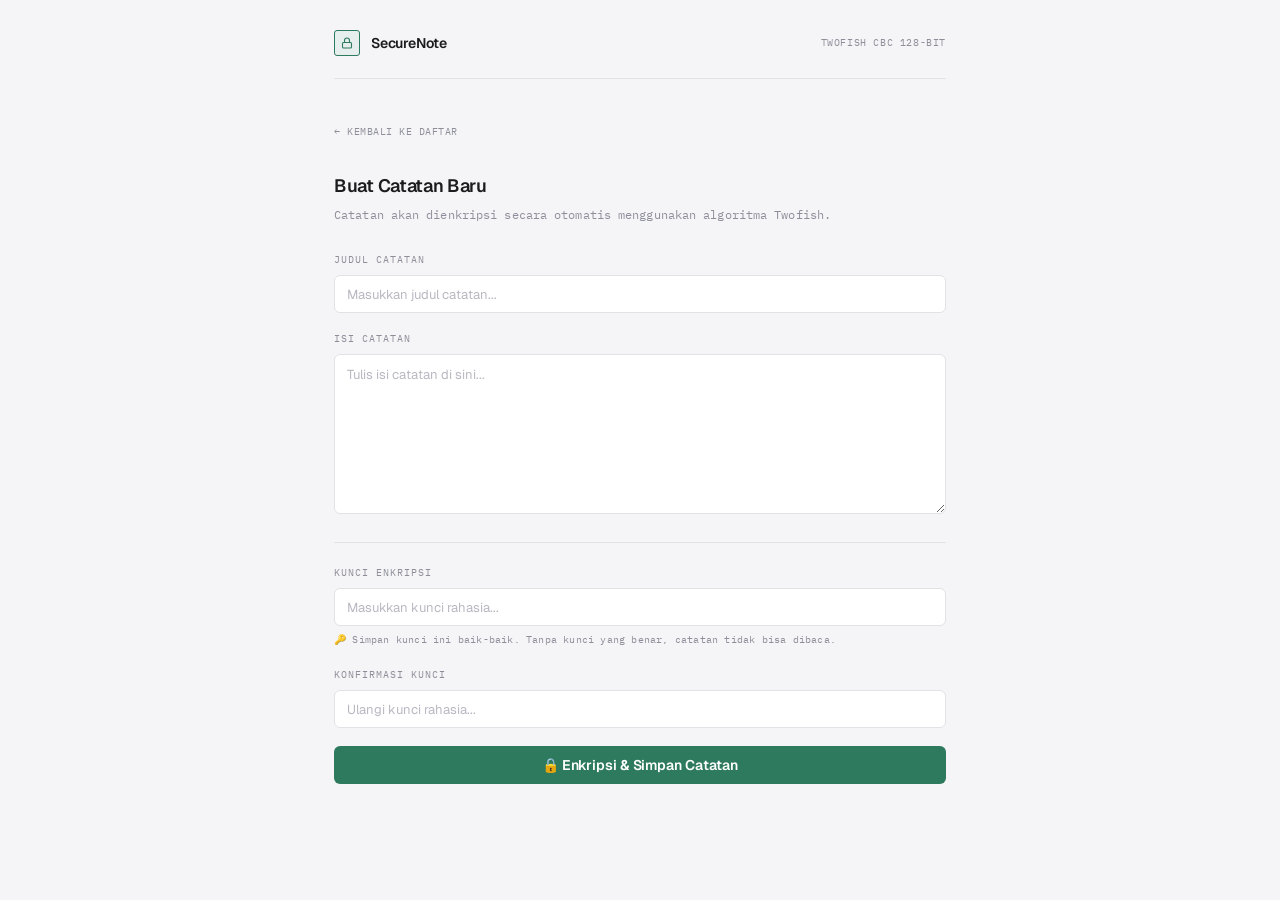
==== create.html @ 09ae48a6 "first" ====
<!DOCTYPE html>
<html lang="id">

<head>
  <meta charset="UTF-8" />
  <meta name="viewport" content="width=device-width, initial-scale=1.0" />
  <title>Buat Catatan — SecureNote</title>
  <link rel="stylesheet" href="css/style.css" />
</head>

<body>

  <div class="container">

    <!-- HEADER -->
    <header class="header">
      <div class="header-inner">
        <div class="logo">
          <div class="logo-mark">
            <svg viewBox="0 0 24 24">
              <rect x="3" y="11" width="18" height="11" rx="2" />
              <path d="M7 11V7a5 5 0 0 1 10 0v4" />
            </svg>
          </div>
          <div class="logo-text">SecureNote</div>
        </div>
        <div class="header-meta">Twofish CBC 128-bit</div>
      </div>
    </header>

    <div class="fade-in">

      <!-- BACK -->
      <a href="index.html" class="back-btn">← Kembali ke Daftar</a>

      <h2 class="section-title">Buat Catatan Baru</h2>
      <p class="section-desc">Catatan akan dienkripsi secara otomatis menggunakan algoritma Twofish.</p>

      <!-- ALERT -->
      <div class="alert alert-error" id="alertError">
        ⚠ <span id="alertErrorMsg">Terjadi kesalahan.</span>
      </div>
      <div class="alert alert-success" id="alertSuccess">
        ✓ Catatan berhasil disimpan! Mengalihkan...
      </div>

      <!-- FORM -->
      <div class="form-group">
        <label class="form-label">Judul Catatan</label>
        <input type="text" class="form-input" id="inputTitle" placeholder="Masukkan judul catatan..." maxlength="100" />
      </div>

      <div class="form-group">
        <label class="form-label">Isi Catatan</label>
        <textarea class="form-input" id="inputContent" placeholder="Tulis isi catatan di sini..."></textarea>
      </div>

      <div class="divider"></div>

      <div class="form-group">
        <label class="form-label">Kunci Enkripsi</label>
        <input type="password" class="form-input" id="inputKey" placeholder="Masukkan kunci rahasia..." />
        <p class="key-hint">🔑 Simpan kunci ini baik-baik. Tanpa kunci yang benar, catatan tidak bisa dibaca.</p>
      </div>

      <div class="form-group">
        <label class="form-label">Konfirmasi Kunci</label>
        <input type="password" class="form-input" id="inputKeyConfirm" placeholder="Ulangi kunci rahasia..." />
      </div>

      <button class="btn btn-primary btn-full" id="btnSave" onclick="saveNote()">
        🔒 Enkripsi &amp; Simpan Catatan
      </button>

    </div>
  </div>

  <script src="js/twofish.js"></script>
  <script src="js/storage.js"></script>
  <script>
    function showError(msg) {
      const el = document.getElementById('alertError');
      document.getElementById('alertErrorMsg').textContent = msg;
      el.classList.add('visible');
      document.getElementById('alertSuccess').classList.remove('visible');
    }

    function showSuccess() {
      document.getElementById('alertSuccess').classList.add('visible');
      document.getElementById('alertError').classList.remove('visible');
    }

    function saveNote() {
      const title = document.getElementById('inputTitle').value.trim();
      const content = document.getElementById('inputContent').value.trim();
      const key = document.getElementById('inputKey').value;
      const keyConf = document.getElementById('inputKeyConfirm').value;

      // Validasi
      if (!title) return showError('Judul catatan tidak boleh kosong.');
      if (!content) return showError('Isi catatan tidak boleh kosong.');
      if (!key) return showError('Kunci enkripsi tidak boleh kosong.');
      if (key.length < 6) return showError('Kunci minimal 6 karakter.');
      if (key !== keyConf) return showError('Konfirmasi kunci tidak cocok.');

      // Enkripsi dengan Twofish
      const ciphertext = Twofish.encrypt(content, key);

      // Simpan ke LocalStorage
      Storage.add({ title, ciphertext });

      showSuccess();
      setTimeout(() => { window.location.href = 'index.html'; }, 1200);
    }

    // Submit dengan Enter di field kunci
    document.getElementById('inputKeyConfirm').addEventListener('keydown', e => {
      if (e.key === 'Enter') saveNote();
    });
  </script>

</body>

</html>
---- css/style.css ----
/* ─── IMPORT FONT ─────────────────────────────────────────────────── */
@import url('https://fonts.googleapis.com/css2?family=IBM+Plex+Mono:wght@300;400;500&family=Geist:wght@300;400;500;600&display=swap');

/* ─── VARIABEL ────────────────────────────────────────────────────── */
:root {
  --bg: #f5f5f7;
  --bg-alt: #fcfbfc;
  --surface: #ffffff;
  --surface2: #f9f9fb;
  --border: #e2e2e6;
  --border-mid: #d4d4da;
  --border-focus: #42b883;

  --accent: #2d7a5f;
  --accent-soft: #42b883;
  --accent-dim: rgba(66, 184, 131, 0.08);
  --accent-mid: rgba(66, 184, 131, 0.15);

  --text: #1c1c1e;
  --text-sub: #48484e;
  --text-muted: #8e8e9a;
  --text-faint: #b8b8c2;

  --danger: #c0392b;
  --danger-dim: rgba(192, 57, 43, 0.06);

  --font-sans: 'Geist', sans-serif;
  --font-mono: 'IBM Plex Mono', monospace;

  --radius-sm: 3px;
  --radius: 6px;
  --radius-md: 8px;
}

/* ─── RESET ───────────────────────────────────────────────────────── */
*,
*::before,
*::after {
  box-sizing: border-box;
  margin: 0;
  padding: 0;
}

html {
  -webkit-font-smoothing: antialiased;
  text-rendering: optimizeLegibility;
}

body {
  background: var(--bg);
  color: var(--text);
  font-family: var(--font-sans);
  font-size: 14px;
  min-height: 100vh;
  line-height: 1.6;
}

a {
  color: inherit;
  text-decoration: none;
}

button {
  cursor: pointer;
  border: none;
  outline: none;
  font-family: var(--font-sans);
}

input,
textarea {
  outline: none;
  font-family: var(--font-sans);
}

/* ─── LAYOUT ──────────────────────────────────────────────────────── */
.container {
  max-width: 660px;
  margin: 0 auto;
  padding: 0 24px;
}

/* ─── HEADER ──────────────────────────────────────────────────────── */
.header {
  padding: 30px 0 22px;
  border-bottom: 1px solid var(--border);
  margin-bottom: 40px;
  background: var(--bg);
}

.header-inner {
  display: flex;
  align-items: center;
  justify-content: space-between;
}

.logo {
  display: flex;
  align-items: center;
  gap: 11px;
}

.logo-mark {
  width: 26px;
  height: 26px;
  border: 1.5px solid var(--accent);
  border-radius: var(--radius-sm);
  display: flex;
  align-items: center;
  justify-content: center;
  background: var(--accent-dim);
}

.logo-mark svg {
  width: 12px;
  height: 12px;
  stroke: var(--accent);
  fill: none;
  stroke-width: 2.2;
  stroke-linecap: round;
  stroke-linejoin: round;
}

.logo-text {
  font-family: var(--font-sans);
  font-size: 14px;
  font-weight: 600;
  letter-spacing: -0.2px;
  color: var(--text);
}

.header-meta {
  font-family: var(--font-mono);
  font-size: 10px;
  color: var(--text-muted);
  letter-spacing: 0.6px;
  text-transform: uppercase;
  display: flex;
  align-items: center;
  gap: 7px;
}

.header-dot {
  width: 5px;
  height: 5px;
  border-radius: 50%;
  background: var(--accent-soft);
  flex-shrink: 0;
}

/* ─── TOMBOL ──────────────────────────────────────────────────────── */
.btn {
  display: inline-flex;
  align-items: center;
  gap: 6px;
  padding: 7px 14px;
  border-radius: var(--radius);
  font-size: 13px;
  font-weight: 500;
  transition: all 0.12s ease;
  letter-spacing: -0.1px;
  font-family: var(--font-sans);
}

.btn-primary {
  background: var(--accent);
  color: #ffffff;
  font-weight: 600;
}

.btn-primary:hover {
  background: #256b52;
}

.btn-ghost {
  background: var(--surface);
  color: var(--text-sub);
  border: 1px solid var(--border);
}

.btn-ghost:hover {
  border-color: var(--border-mid);
  color: var(--text);
  background: var(--surface2);
}

.btn-danger {
  background: transparent;
  color: var(--danger);
  border: 1px solid rgba(192, 57, 43, 0.2);
  font-size: 13px;
}

.btn-danger:hover {
  background: var(--danger-dim);
  border-color: rgba(192, 57, 43, 0.35);
}

.btn-full {
  width: 100%;
  justify-content: center;
  padding: 10px 16px;
  font-size: 14px;
}

/* ─── FORM ────────────────────────────────────────────────────────── */
.form-group {
  margin-bottom: 18px;
}

.form-label {
  display: block;
  font-family: var(--font-mono);
  font-size: 10px;
  font-weight: 400;
  color: var(--text-muted);
  margin-bottom: 7px;
  letter-spacing: 1px;
  text-transform: uppercase;
}

.form-input {
  width: 100%;
  background: var(--surface);
  border: 1px solid var(--border);
  border-radius: var(--radius);
  padding: 9px 12px;
  color: var(--text);
  font-size: 14px;
  transition: border-color 0.12s, box-shadow 0.12s;
  font-family: var(--font-sans);
}

.form-input:focus {
  border-color: var(--border-focus);
  box-shadow: 0 0 0 3px rgba(66, 184, 131, 0.1);
  background: var(--bg-alt);
}

.form-input::placeholder {
  color: var(--text-faint);
  font-size: 13px;
}

textarea.form-input {
  resize: vertical;
  min-height: 160px;
  line-height: 1.65;
}

/* ─── PAGE TITLE ──────────────────────────────────────────────────── */
.page-title {
  font-size: 20px;
  font-weight: 600;
  margin-bottom: 4px;
  letter-spacing: -0.4px;
  color: var(--text);
}

.page-subtitle {
  color: var(--text-muted);
  font-size: 12px;
  margin-bottom: 30px;
  font-family: var(--font-mono);
  letter-spacing: 0.1px;
}

/* ─── NOTES HEADER ────────────────────────────────────────────────── */
.notes-header {
  display: flex;
  align-items: center;
  justify-content: space-between;
  padding-bottom: 11px;
  border-bottom: 1px solid var(--border);
}

.notes-count {
  font-family: var(--font-mono);
  font-size: 10px;
  color: var(--text-muted);
  letter-spacing: 0.6px;
  text-transform: uppercase;
}

/* ─── NOTE CARD ───────────────────────────────────────────────────── */
.note-card {
  cursor: pointer;
  display: flex;
  align-items: center;
  justify-content: space-between;
  padding: 15px 0;
  border-bottom: 1px solid var(--border);
  transition: padding-left 0.12s, background 0.12s;
  gap: 16px;
  background: transparent;
}

.note-card:hover {
  padding-left: 6px;
}

.note-card:hover .note-card-title {
  color: var(--accent);
}

.note-card-left {
  flex: 1;
  min-width: 0;
}

.note-card-title {
  font-size: 14px;
  font-weight: 500;
  color: var(--text);
  margin-bottom: 5px;
  transition: color 0.12s;
  white-space: nowrap;
  overflow: hidden;
  text-overflow: ellipsis;
  letter-spacing: -0.1px;
}

.note-card-meta {
  font-family: var(--font-mono);
  font-size: 10px;
  color: var(--text-muted);
  display: flex;
  align-items: center;
  gap: 10px;
}

.note-card-badge {
  display: inline-flex;
  align-items: center;
  gap: 4px;
  background: var(--accent-dim);
  color: var(--accent);
  border-radius: var(--radius-sm);
  padding: 2px 6px;
  font-size: 9px;
  font-weight: 500;
  letter-spacing: 0.8px;
  text-transform: uppercase;
  border: 1px solid var(--accent-mid);
  font-family: var(--font-mono);
}

.note-card-badge::before {
  content: '';
  width: 4px;
  height: 4px;
  border-radius: 50%;
  background: var(--accent-soft);
  display: inline-block;
}

.note-card-arrow {
  color: var(--text-faint);
  font-size: 14px;
  flex-shrink: 0;
  transition: color 0.12s, transform 0.12s;
  font-family: var(--font-mono);
}

.note-card:hover .note-card-arrow {
  color: var(--accent);
  transform: translateX(3px);
}

/* ─── EMPTY STATE ─────────────────────────────────────────────────── */
.empty-state {
  padding: 72px 0;
  text-align: center;
}

.empty-icon {
  font-family: var(--font-mono);
  font-size: 10px;
  color: var(--text-faint);
  letter-spacing: 3px;
  margin-bottom: 14px;
  text-transform: uppercase;
}

.empty-line {
  width: 28px;
  height: 1px;
  background: var(--border-mid);
  margin: 0 auto 18px;
}

.empty-text {
  font-size: 13px;
  color: var(--text-muted);
  margin-bottom: 24px;
  line-height: 1.75;
}

/* ─── BACK BUTTON ─────────────────────────────────────────────────── */
.back-btn {
  display: inline-flex;
  align-items: center;
  gap: 6px;
  color: var(--text-muted);
  font-family: var(--font-mono);
  font-size: 10px;
  margin-bottom: 32px;
  transition: color 0.12s;
  letter-spacing: 0.5px;
  text-transform: uppercase;
}

.back-btn:hover {
  color: var(--text);
}

/* ─── SECTION ─────────────────────────────────────────────────────── */
.section-title {
  font-size: 18px;
  font-weight: 600;
  margin-bottom: 4px;
  letter-spacing: -0.3px;
  color: var(--text);
}

.section-desc {
  color: var(--text-muted);
  font-size: 12px;
  margin-bottom: 28px;
  font-family: var(--font-mono);
  letter-spacing: 0.1px;
}

.divider {
  height: 1px;
  background: var(--border);
  margin: 22px 0;
}

.key-hint {
  font-family: var(--font-mono);
  font-size: 10px;
  color: var(--text-muted);
  margin-top: 6px;
  letter-spacing: 0.2px;
  line-height: 1.65;
}

/* ─── CIPHER BOX ──────────────────────────────────────────────────── */
.cipher-label {
  font-family: var(--font-mono);
  font-size: 10px;
  color: var(--text-muted);
  text-transform: uppercase;
  letter-spacing: 1.5px;
  margin-bottom: 8px;
  display: flex;
  align-items: center;
  gap: 10px;
}

.cipher-label::after {
  content: '';
  flex: 1;
  height: 1px;
  background: var(--border);
}

.cipher-box {
  background: var(--surface2);
  border: 1px solid var(--border);
  border-left: 2px solid var(--accent-soft);
  border-radius: var(--radius);
  padding: 13px 15px;
  font-family: var(--font-mono);
  font-size: 10px;
  color: var(--text-sub);
  word-break: break-all;
  line-height: 1.95;
  max-height: 110px;
  overflow-y: auto;
  margin-bottom: 20px;
  letter-spacing: 0.3px;
}

/* ─── RESULT BOX ──────────────────────────────────────────────────── */
.result-box {
  background: var(--surface);
  border: 1px solid var(--border);
  border-top: 2px solid var(--accent-soft);
  border-radius: var(--radius);
  padding: 20px;
  margin-top: 20px;
  display: none;
}

.result-box.visible {
  display: block;
}

.result-label {
  font-family: var(--font-mono);
  font-size: 10px;
  color: var(--accent);
  text-transform: uppercase;
  letter-spacing: 1.5px;
  margin-bottom: 14px;
}

.result-title {
  font-size: 16px;
  font-weight: 600;
  margin-bottom: 10px;
  color: var(--text);
  letter-spacing: -0.2px;
}

.result-content {
  color: var(--text-sub);
  line-height: 1.8;
  white-space: pre-wrap;
  font-size: 14px;
}

.result-date {
  font-family: var(--font-mono);
  font-size: 10px;
  color: var(--text-muted);
  margin-top: 16px;
  padding-top: 14px;
  border-top: 1px solid var(--border);
  letter-spacing: 0.3px;
}

/* ─── ALERT ───────────────────────────────────────────────────────── */
.alert {
  padding: 10px 13px;
  border-radius: var(--radius);
  font-family: var(--font-mono);
  font-size: 11px;
  margin-bottom: 16px;
  display: none;
  letter-spacing: 0.2px;
  line-height: 1.6;
}

.alert.visible {
  display: flex;
  align-items: flex-start;
  gap: 8px;
}

.alert-error {
  background: var(--danger-dim);
  border: 1px solid rgba(192, 57, 43, 0.15);
  color: var(--danger);
}

.alert-success {
  background: var(--accent-dim);
  border: 1px solid var(--accent-mid);
  color: var(--accent);
}

/* ─── NOTE ACTIONS ────────────────────────────────────────────────── */
.note-actions {
  display: flex;
  gap: 10px;
  margin-top: 20px;
  padding-top: 20px;
  border-top: 1px solid var(--border);
}

/* ─── SCROLLBAR ───────────────────────────────────────────────────── */
::-webkit-scrollbar {
  width: 3px;
}

::-webkit-scrollbar-track {
  background: transparent;
}

::-webkit-scrollbar-thumb {
  background: var(--border-mid);
  border-radius: 2px;
}

/* ─── ANIMASI ─────────────────────────────────────────────────────── */
@keyframes fadeUp {
  from {
    opacity: 0;
    transform: translateY(5px);
  }

  to {
    opacity: 1;
    transform: translateY(0);
  }
}

.fade-in {
  animation: fadeUp 0.22s ease both;
}

.note-card:nth-child(1) {
  animation: fadeUp 0.2s ease both;
}

.note-card:nth-child(2) {
  animation: fadeUp 0.22s 0.04s ease both;
}

.note-card:nth-child(3) {
  animation: fadeUp 0.22s 0.08s ease both;
}

.note-card:nth-child(4) {
  animation: fadeUp 0.22s 0.12s ease both;
}

.note-card:nth-child(5) {
  animation: fadeUp 0.22s 0.16s ease both;
}
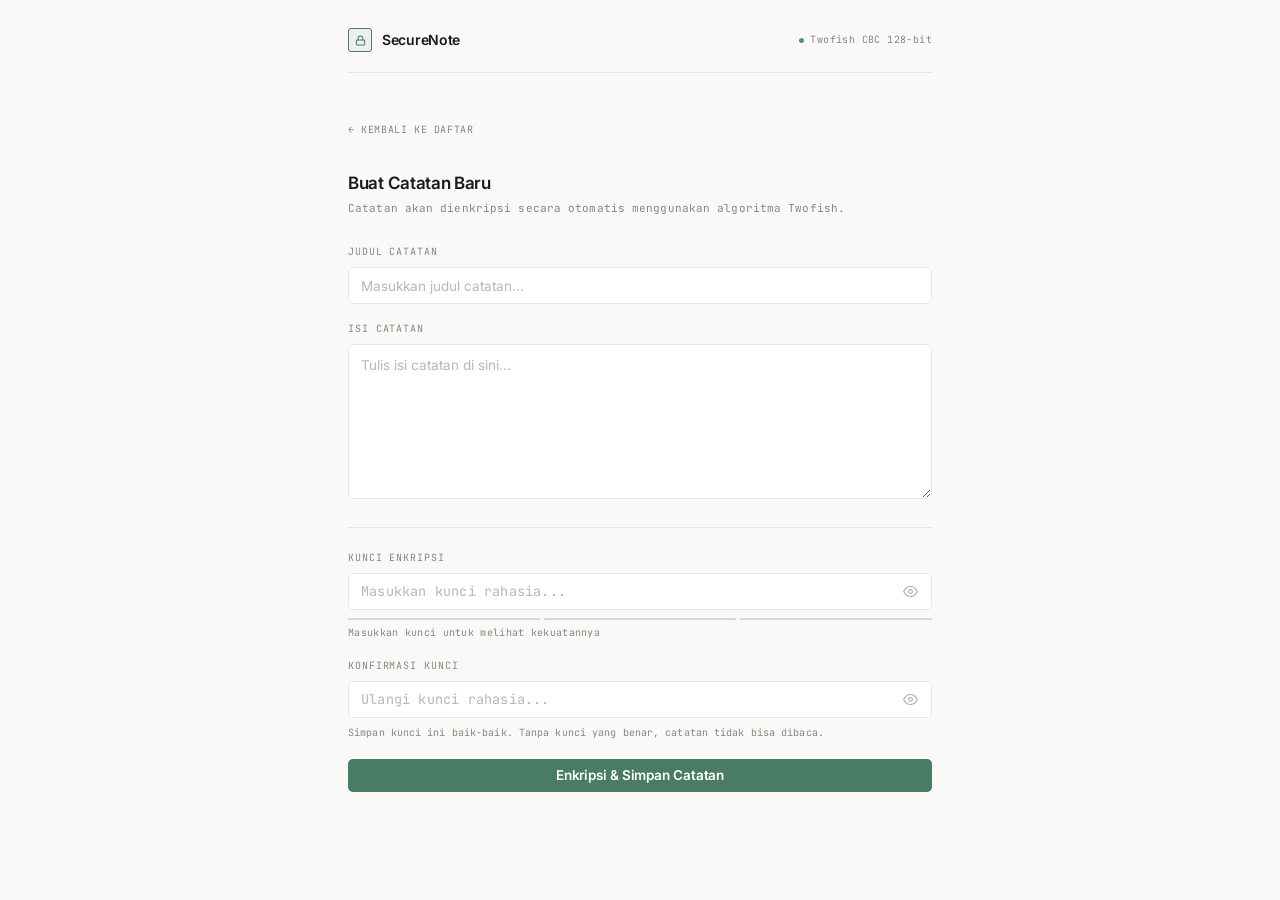
==== commit 826075f2: "First Commit Siskem" ====
--- a/create.html
+++ b/create.html
@@ -12,7 +12,6 @@
 
   <div class="container">
 
-    <!-- HEADER -->
     <header class="header">
       <div class="header-inner">
         <div class="logo">
@@ -22,32 +21,32 @@
               <path d="M7 11V7a5 5 0 0 1 10 0v4" />
             </svg>
           </div>
-          <div class="logo-text">SecureNote</div>
+          <div class="logo-wordmark">SecureNote</div>
         </div>
-        <div class="header-meta">Twofish CBC 128-bit</div>
+        <div class="header-chip">
+          <span class="header-chip-dot"></span>
+          Twofish CBC 128-bit
+        </div>
       </div>
     </header>
 
     <div class="fade-in">
 
-      <!-- BACK -->
       <a href="index.html" class="back-btn">← Kembali ke Daftar</a>
 
       <h2 class="section-title">Buat Catatan Baru</h2>
       <p class="section-desc">Catatan akan dienkripsi secara otomatis menggunakan algoritma Twofish.</p>
 
-      <!-- ALERT -->
       <div class="alert alert-error" id="alertError">
-        ⚠ <span id="alertErrorMsg">Terjadi kesalahan.</span>
+        <span id="alertErrorMsg">Terjadi kesalahan.</span>
       </div>
       <div class="alert alert-success" id="alertSuccess">
-        ✓ Catatan berhasil disimpan! Mengalihkan...
+        Catatan berhasil disimpan! Mengalihkan...
       </div>
 
-      <!-- FORM -->
       <div class="form-group">
         <label class="form-label">Judul Catatan</label>
-        <input type="text" class="form-input" id="inputTitle" placeholder="Masukkan judul catatan..." maxlength="100" />
+        <input type="text" class="form-input" id="inputTitle" placeholder="Masukkan judul catatan..." maxlength="255" />
       </div>
 
       <div class="form-group">
@@ -59,61 +58,116 @@
 
       <div class="form-group">
         <label class="form-label">Kunci Enkripsi</label>
-        <input type="password" class="form-input" id="inputKey" placeholder="Masukkan kunci rahasia..." />
-        <p class="key-hint">🔑 Simpan kunci ini baik-baik. Tanpa kunci yang benar, catatan tidak bisa dibaca.</p>
+        <div class="input-wrap">
+          <input type="password" class="form-input mono-input" id="inputKey" placeholder="Masukkan kunci rahasia..."
+            oninput="checkStrength(this.value)" />
+          <button class="toggle-eye" type="button" onclick="togglePassword('inputKey', this)" tabindex="-1">
+            <svg viewBox="0 0 24 24">
+              <path d="M1 12s4-8 11-8 11 8 11 8-4 8-11 8-11-8-11-8z" />
+              <circle cx="12" cy="12" r="3" />
+            </svg>
+          </button>
+        </div>
+        <div class="strength-bar">
+          <div class="strength-segment" id="seg1"></div>
+          <div class="strength-segment" id="seg2"></div>
+          <div class="strength-segment" id="seg3"></div>
+        </div>
+        <p class="strength-label" id="strengthLabel">Masukkan kunci untuk melihat kekuatannya</p>
       </div>
 
       <div class="form-group">
         <label class="form-label">Konfirmasi Kunci</label>
-        <input type="password" class="form-input" id="inputKeyConfirm" placeholder="Ulangi kunci rahasia..." />
+        <div class="input-wrap">
+          <input type="password" class="form-input mono-input" id="inputKeyConfirm"
+            placeholder="Ulangi kunci rahasia..." />
+          <button class="toggle-eye" type="button" onclick="togglePassword('inputKeyConfirm', this)" tabindex="-1">
+            <svg viewBox="0 0 24 24">
+              <path d="M1 12s4-8 11-8 11 8 11 8-4 8-11 8-11-8-11-8z" />
+              <circle cx="12" cy="12" r="3" />
+            </svg>
+          </button>
+        </div>
+        <p class="key-hint">Simpan kunci ini baik-baik. Tanpa kunci yang benar, catatan tidak bisa dibaca.</p>
       </div>
 
       <button class="btn btn-primary btn-full" id="btnSave" onclick="saveNote()">
-        🔒 Enkripsi &amp; Simpan Catatan
+        Enkripsi &amp; Simpan Catatan
       </button>
 
     </div>
   </div>
 
   <script src="js/twofish.js"></script>
-  <script src="js/storage.js"></script>
+  <script src="js/app.js"></script>
   <script>
+    function togglePassword(inputId, btn) {
+      const input = document.getElementById(inputId);
+      input.type = input.type === 'password' ? 'text' : 'password';
+      btn.style.opacity = input.type === 'text' ? '1' : '0.4';
+    }
+
+    function checkStrength(val) {
+      const segs = ['seg1', 'seg2', 'seg3'].map(id => document.getElementById(id));
+      const lbl = document.getElementById('strengthLabel');
+      segs.forEach(s => s.className = 'strength-segment');
+      lbl.className = 'strength-label';
+
+      if (!val) { lbl.textContent = 'Masukkan kunci untuk melihat kekuatannya'; return; }
+
+      const score = (val.length >= 8 ? 1 : 0) + (val.length >= 12 ? 1 : 0)
+        + (/[A-Z]/.test(val) && /[a-z]/.test(val) ? 1 : 0)
+        + (/[0-9]/.test(val) ? 1 : 0)
+        + (/[^A-Za-z0-9]/.test(val) ? 1 : 0);
+
+      if (score <= 2) {
+        segs[0].classList.add('weak');
+        lbl.classList.add('weak'); lbl.textContent = 'Lemah — tambahkan angka atau simbol';
+      } else if (score <= 3) {
+        segs[0].classList.add('medium'); segs[1].classList.add('medium');
+        lbl.classList.add('medium'); lbl.textContent = 'Sedang — bisa lebih kuat lagi';
+      } else {
+        segs.forEach(s => s.classList.add('strong'));
+        lbl.classList.add('strong'); lbl.textContent = 'Kuat — kunci sudah aman';
+      }
+    }
+
     function showError(msg) {
-      const el = document.getElementById('alertError');
       document.getElementById('alertErrorMsg').textContent = msg;
-      el.classList.add('visible');
+      document.getElementById('alertError').classList.add('visible');
       document.getElementById('alertSuccess').classList.remove('visible');
     }
 
-    function showSuccess() {
-      document.getElementById('alertSuccess').classList.add('visible');
-      document.getElementById('alertError').classList.remove('visible');
-    }
-
-    function saveNote() {
+    async function saveNote() {
       const title = document.getElementById('inputTitle').value.trim();
       const content = document.getElementById('inputContent').value.trim();
       const key = document.getElementById('inputKey').value;
       const keyConf = document.getElementById('inputKeyConfirm').value;
+      const btn = document.getElementById('btnSave');
 
-      // Validasi
       if (!title) return showError('Judul catatan tidak boleh kosong.');
       if (!content) return showError('Isi catatan tidak boleh kosong.');
       if (!key) return showError('Kunci enkripsi tidak boleh kosong.');
       if (key.length < 6) return showError('Kunci minimal 6 karakter.');
       if (key !== keyConf) return showError('Konfirmasi kunci tidak cocok.');
 
-      // Enkripsi dengan Twofish
-      const ciphertext = Twofish.encrypt(content, key);
+      btn.disabled = true;
+      btn.textContent = 'Menyimpan...';
 
-      // Simpan ke LocalStorage
-      Storage.add({ title, ciphertext });
+      try {
+        const ciphertext = Twofish.encrypt(content, key);
+        await Storage.add({ title, ciphertext });
 
-      showSuccess();
-      setTimeout(() => { window.location.href = 'index.html'; }, 1200);
+        document.getElementById('alertSuccess').classList.add('visible');
+        document.getElementById('alertError').classList.remove('visible');
+        setTimeout(() => { window.location.href = 'index.html'; }, 1200);
+      } catch (err) {
+        showError('Gagal menyimpan: ' + err.message);
+        btn.disabled = false;
+        btn.textContent = 'Enkripsi & Simpan Catatan';
+      }
     }
 
-    // Submit dengan Enter di field kunci
     document.getElementById('inputKeyConfirm').addEventListener('keydown', e => {
       if (e.key === 'Enter') saveNote();
     });
--- a/css/style.css
+++ b/css/style.css
@@ -1,38 +1,50 @@
-/* ─── IMPORT FONT ─────────────────────────────────────────────────── */
-@import url('https://fonts.googleapis.com/css2?family=IBM+Plex+Mono:wght@300;400;500&family=Geist:wght@300;400;500;600&display=swap');
-
-/* ─── VARIABEL ────────────────────────────────────────────────────── */
+/* ─── FONTS ──────────────────────────────────────────────────────── */
+@import url('https://fonts.googleapis.com/css2?family=Inter:wght@300;400;500;600&family=JetBrains+Mono:wght@300;400;500&display=swap');
+
+/* ─── TOKENS ─────────────────────────────────────────────────────── */
 :root {
-  --bg: #f5f5f7;
-  --bg-alt: #fcfbfc;
+  /* Backgrounds */
+  --bg: #faf9f7;
+  --bg-subtle: #f4f3f0;
   --surface: #ffffff;
-  --surface2: #f9f9fb;
-  --border: #e2e2e6;
-  --border-mid: #d4d4da;
-  --border-focus: #42b883;
-
-  --accent: #2d7a5f;
-  --accent-soft: #42b883;
-  --accent-dim: rgba(66, 184, 131, 0.08);
-  --accent-mid: rgba(66, 184, 131, 0.15);
-
-  --text: #1c1c1e;
-  --text-sub: #48484e;
-  --text-muted: #8e8e9a;
-  --text-faint: #b8b8c2;
-
-  --danger: #c0392b;
-  --danger-dim: rgba(192, 57, 43, 0.06);
-
-  --font-sans: 'Geist', sans-serif;
-  --font-mono: 'IBM Plex Mono', monospace;
-
-  --radius-sm: 3px;
-  --radius: 6px;
-  --radius-md: 8px;
-}
-
-/* ─── RESET ───────────────────────────────────────────────────────── */
+  --surface-2: #f7f6f4;
+
+  /* Borders */
+  --border: #e8e7e4;
+  --border-mid: #d8d7d3;
+  --border-strong: #c4c3be;
+
+  /* Accent — sage green */
+  --accent: #4a7c65;
+  --accent-soft: #5a9478;
+  --accent-pale: rgba(74, 124, 101, 0.07);
+  --accent-ring: rgba(74, 124, 101, 0.14);
+  --accent-badge-bg: rgba(74, 124, 101, 0.08);
+  --accent-badge-border: rgba(74, 124, 101, 0.18);
+
+  /* Text */
+  --text: #1a1a18;
+  --text-sub: #3d3d3a;
+  --text-muted: #87867f;
+  --text-faint: #b8b7b0;
+
+  /* Danger */
+  --danger: #b84040;
+  --danger-pale: rgba(184, 64, 64, 0.06);
+  --danger-border: rgba(184, 64, 64, 0.16);
+
+  /* Type */
+  --sans: 'Inter', -apple-system, BlinkMacSystemFont, sans-serif;
+  --mono: 'JetBrains Mono', 'Courier New', monospace;
+
+  /* Shape */
+  --r-xs: 3px;
+  --r-sm: 5px;
+  --r: 7px;
+  --r-md: 9px;
+}
+
+/* ─── RESET ──────────────────────────────────────────────────────── */
 *,
 *::before,
 *::after {
@@ -43,16 +55,17 @@
 
 html {
   -webkit-font-smoothing: antialiased;
+  -moz-osx-font-smoothing: grayscale;
   text-rendering: optimizeLegibility;
 }
 
 body {
   background: var(--bg);
   color: var(--text);
-  font-family: var(--font-sans);
+  font-family: var(--sans);
   font-size: 14px;
+  line-height: 1.6;
   min-height: 100vh;
-  line-height: 1.6;
 }
 
 a {
@@ -64,28 +77,28 @@
   cursor: pointer;
   border: none;
   outline: none;
-  font-family: var(--font-sans);
+  font-family: var(--sans);
+  background: none;
 }
 
 input,
 textarea {
   outline: none;
-  font-family: var(--font-sans);
-}
-
-/* ─── LAYOUT ──────────────────────────────────────────────────────── */
+  font-family: var(--sans);
+}
+
+/* ─── LAYOUT ─────────────────────────────────────────────────────── */
 .container {
-  max-width: 660px;
+  max-width: 640px;
   margin: 0 auto;
-  padding: 0 24px;
-}
-
-/* ─── HEADER ──────────────────────────────────────────────────────── */
+  padding: 0 28px;
+}
+
+/* ─── HEADER ─────────────────────────────────────────────────────── */
 .header {
-  padding: 30px 0 22px;
+  padding: 28px 0 20px;
   border-bottom: 1px solid var(--border);
-  margin-bottom: 40px;
-  background: var(--bg);
+  margin-bottom: 44px;
 }
 
 .header-inner {
@@ -97,23 +110,24 @@
 .logo {
   display: flex;
   align-items: center;
-  gap: 11px;
+  gap: 10px;
 }
 
 .logo-mark {
-  width: 26px;
-  height: 26px;
+  width: 24px;
+  height: 24px;
   border: 1.5px solid var(--accent);
-  border-radius: var(--radius-sm);
+  border-radius: var(--r-xs);
   display: flex;
   align-items: center;
   justify-content: center;
-  background: var(--accent-dim);
+  background: var(--accent-pale);
+  flex-shrink: 0;
 }
 
 .logo-mark svg {
-  width: 12px;
-  height: 12px;
+  width: 11px;
+  height: 11px;
   stroke: var(--accent);
   fill: none;
   stroke-width: 2.2;
@@ -121,151 +135,155 @@
   stroke-linejoin: round;
 }
 
-.logo-text {
-  font-family: var(--font-sans);
+.logo-wordmark {
+  font-family: var(--sans);
   font-size: 14px;
   font-weight: 600;
-  letter-spacing: -0.2px;
-  color: var(--text);
-}
-
-.header-meta {
-  font-family: var(--font-mono);
-  font-size: 10px;
-  color: var(--text-muted);
-  letter-spacing: 0.6px;
-  text-transform: uppercase;
-  display: flex;
-  align-items: center;
-  gap: 7px;
-}
-
-.header-dot {
+  letter-spacing: -0.3px;
+  color: var(--text);
+}
+
+.header-chip {
+  font-family: var(--mono);
+  font-size: 10px;
+  font-weight: 400;
+  color: var(--text-muted);
+  letter-spacing: 0.4px;
+  display: flex;
+  align-items: center;
+  gap: 6px;
+}
+
+.header-chip-dot {
   width: 5px;
   height: 5px;
   border-radius: 50%;
   background: var(--accent-soft);
-  flex-shrink: 0;
-}
-
-/* ─── TOMBOL ──────────────────────────────────────────────────────── */
+}
+
+/* ─── BUTTONS ────────────────────────────────────────────────────── */
 .btn {
   display: inline-flex;
   align-items: center;
   gap: 6px;
-  padding: 7px 14px;
-  border-radius: var(--radius);
+  padding: 7px 13px;
+  border-radius: var(--r-sm);
   font-size: 13px;
   font-weight: 500;
-  transition: all 0.12s ease;
+  font-family: var(--sans);
+  transition: background 0.1s, border-color 0.1s, color 0.1s;
   letter-spacing: -0.1px;
-  font-family: var(--font-sans);
+  line-height: 1;
 }
 
 .btn-primary {
   background: var(--accent);
-  color: #ffffff;
+  color: #fff;
   font-weight: 600;
 }
 
 .btn-primary:hover {
-  background: #256b52;
+  background: var(--accent-soft);
 }
 
 .btn-ghost {
   background: var(--surface);
   color: var(--text-sub);
-  border: 1px solid var(--border);
+  border: 1px solid var(--border-mid);
 }
 
 .btn-ghost:hover {
-  border-color: var(--border-mid);
-  color: var(--text);
-  background: var(--surface2);
+  background: var(--surface-2);
+  border-color: var(--border-strong);
+  color: var(--text);
 }
 
 .btn-danger {
   background: transparent;
   color: var(--danger);
-  border: 1px solid rgba(192, 57, 43, 0.2);
-  font-size: 13px;
+  border: 1px solid var(--danger-border);
 }
 
 .btn-danger:hover {
-  background: var(--danger-dim);
-  border-color: rgba(192, 57, 43, 0.35);
+  background: var(--danger-pale);
 }
 
 .btn-full {
   width: 100%;
   justify-content: center;
   padding: 10px 16px;
-  font-size: 14px;
-}
-
-/* ─── FORM ────────────────────────────────────────────────────────── */
+  font-size: 13.5px;
+}
+
+/* ─── FORMS ──────────────────────────────────────────────────────── */
 .form-group {
-  margin-bottom: 18px;
+  margin-bottom: 17px;
 }
 
 .form-label {
   display: block;
-  font-family: var(--font-mono);
+  font-family: var(--mono);
   font-size: 10px;
   font-weight: 400;
   color: var(--text-muted);
+  letter-spacing: 0.9px;
+  text-transform: uppercase;
   margin-bottom: 7px;
-  letter-spacing: 1px;
-  text-transform: uppercase;
 }
 
 .form-input {
   width: 100%;
   background: var(--surface);
   border: 1px solid var(--border);
-  border-radius: var(--radius);
+  border-radius: var(--r-sm);
   padding: 9px 12px;
   color: var(--text);
+  font-family: var(--sans);
   font-size: 14px;
   transition: border-color 0.12s, box-shadow 0.12s;
-  font-family: var(--font-sans);
 }
 
 .form-input:focus {
-  border-color: var(--border-focus);
-  box-shadow: 0 0 0 3px rgba(66, 184, 131, 0.1);
-  background: var(--bg-alt);
+  border-color: var(--accent);
+  box-shadow: 0 0 0 3px var(--accent-ring);
 }
 
 .form-input::placeholder {
   color: var(--text-faint);
+  font-size: 13.5px;
+}
+
+/* Key input — monospace */
+.form-input.mono-input {
+  font-family: var(--mono);
   font-size: 13px;
+  letter-spacing: 0.2px;
 }
 
 textarea.form-input {
   resize: vertical;
-  min-height: 160px;
-  line-height: 1.65;
-}
-
-/* ─── PAGE TITLE ──────────────────────────────────────────────────── */
+  min-height: 155px;
+  line-height: 1.7;
+}
+
+/* ─── PAGE HEADER ────────────────────────────────────────────────── */
 .page-title {
-  font-size: 20px;
+  font-size: 21px;
   font-weight: 600;
+  letter-spacing: -0.5px;
   margin-bottom: 4px;
-  letter-spacing: -0.4px;
   color: var(--text);
 }
 
 .page-subtitle {
-  color: var(--text-muted);
-  font-size: 12px;
+  font-family: var(--mono);
+  font-size: 11px;
+  color: var(--text-muted);
+  letter-spacing: 0.2px;
   margin-bottom: 30px;
-  font-family: var(--font-mono);
-  letter-spacing: 0.1px;
-}
-
-/* ─── NOTES HEADER ────────────────────────────────────────────────── */
+}
+
+/* ─── NOTES HEADER ───────────────────────────────────────────────── */
 .notes-header {
   display: flex;
   align-items: center;
@@ -275,28 +293,27 @@
 }
 
 .notes-count {
-  font-family: var(--font-mono);
-  font-size: 10px;
-  color: var(--text-muted);
+  font-family: var(--mono);
+  font-size: 10px;
+  color: var(--text-faint);
   letter-spacing: 0.6px;
   text-transform: uppercase;
 }
 
-/* ─── NOTE CARD ───────────────────────────────────────────────────── */
+/* ─── NOTE ROW ───────────────────────────────────────────────────── */
 .note-card {
+  display: flex;
+  align-items: center;
+  justify-content: space-between;
+  padding: 14px 0;
+  border-bottom: 1px solid var(--border);
   cursor: pointer;
-  display: flex;
-  align-items: center;
-  justify-content: space-between;
-  padding: 15px 0;
-  border-bottom: 1px solid var(--border);
-  transition: padding-left 0.12s, background 0.12s;
   gap: 16px;
-  background: transparent;
+  transition: padding-left 0.13s;
 }
 
 .note-card:hover {
-  padding-left: 6px;
+  padding-left: 5px;
 }
 
 .note-card:hover .note-card-title {
@@ -309,57 +326,56 @@
 }
 
 .note-card-title {
-  font-size: 14px;
+  font-size: 13.5px;
   font-weight: 500;
   color: var(--text);
-  margin-bottom: 5px;
-  transition: color 0.12s;
+  letter-spacing: -0.1px;
+  margin-bottom: 4px;
+  transition: color 0.13s;
   white-space: nowrap;
   overflow: hidden;
   text-overflow: ellipsis;
-  letter-spacing: -0.1px;
 }
 
 .note-card-meta {
-  font-family: var(--font-mono);
-  font-size: 10px;
-  color: var(--text-muted);
-  display: flex;
-  align-items: center;
-  gap: 10px;
-}
-
-.note-card-badge {
+  display: flex;
+  align-items: center;
+  gap: 9px;
+  font-family: var(--mono);
+  font-size: 10px;
+  color: var(--text-muted);
+}
+
+.badge-enc {
   display: inline-flex;
   align-items: center;
   gap: 4px;
-  background: var(--accent-dim);
+  background: var(--accent-badge-bg);
+  border: 1px solid var(--accent-badge-border);
   color: var(--accent);
-  border-radius: var(--radius-sm);
-  padding: 2px 6px;
+  border-radius: var(--r-xs);
+  padding: 1px 6px;
+  font-family: var(--mono);
   font-size: 9px;
   font-weight: 500;
-  letter-spacing: 0.8px;
+  letter-spacing: 0.9px;
   text-transform: uppercase;
-  border: 1px solid var(--accent-mid);
-  font-family: var(--font-mono);
-}
-
-.note-card-badge::before {
+}
+
+.badge-enc::before {
   content: '';
   width: 4px;
   height: 4px;
   border-radius: 50%;
   background: var(--accent-soft);
-  display: inline-block;
 }
 
 .note-card-arrow {
+  font-family: var(--mono);
+  font-size: 13px;
   color: var(--text-faint);
-  font-size: 14px;
   flex-shrink: 0;
-  transition: color 0.12s, transform 0.12s;
-  font-family: var(--font-mono);
+  transition: color 0.13s, transform 0.13s;
 }
 
 .note-card:hover .note-card-arrow {
@@ -367,22 +383,22 @@
   transform: translateX(3px);
 }
 
-/* ─── EMPTY STATE ─────────────────────────────────────────────────── */
+/* ─── EMPTY STATE ────────────────────────────────────────────────── */
 .empty-state {
-  padding: 72px 0;
+  padding: 80px 0;
   text-align: center;
 }
 
-.empty-icon {
-  font-family: var(--font-mono);
+.empty-glyph {
+  font-family: var(--mono);
   font-size: 10px;
   color: var(--text-faint);
   letter-spacing: 3px;
+  text-transform: uppercase;
   margin-bottom: 14px;
-  text-transform: uppercase;
-}
-
-.empty-line {
+}
+
+.empty-rule {
   width: 28px;
   height: 1px;
   background: var(--border-mid);
@@ -392,42 +408,42 @@
 .empty-text {
   font-size: 13px;
   color: var(--text-muted);
-  margin-bottom: 24px;
   line-height: 1.75;
-}
-
-/* ─── BACK BUTTON ─────────────────────────────────────────────────── */
+  margin-bottom: 22px;
+}
+
+/* ─── BACK LINK ──────────────────────────────────────────────────── */
 .back-btn {
   display: inline-flex;
   align-items: center;
-  gap: 6px;
-  color: var(--text-muted);
-  font-family: var(--font-mono);
-  font-size: 10px;
+  gap: 5px;
+  font-family: var(--mono);
+  font-size: 10px;
+  color: var(--text-muted);
+  text-transform: uppercase;
+  letter-spacing: 0.6px;
   margin-bottom: 32px;
   transition: color 0.12s;
-  letter-spacing: 0.5px;
-  text-transform: uppercase;
 }
 
 .back-btn:hover {
   color: var(--text);
 }
 
-/* ─── SECTION ─────────────────────────────────────────────────────── */
+/* ─── SECTION ────────────────────────────────────────────────────── */
 .section-title {
-  font-size: 18px;
+  font-size: 17px;
   font-weight: 600;
-  margin-bottom: 4px;
   letter-spacing: -0.3px;
+  margin-bottom: 3px;
   color: var(--text);
 }
 
 .section-desc {
-  color: var(--text-muted);
-  font-size: 12px;
-  margin-bottom: 28px;
-  font-family: var(--font-mono);
+  font-family: var(--mono);
+  font-size: 11px;
+  color: var(--text-muted);
+  margin-bottom: 26px;
   letter-spacing: 0.1px;
 }
 
@@ -438,21 +454,21 @@
 }
 
 .key-hint {
-  font-family: var(--font-mono);
-  font-size: 10px;
-  color: var(--text-muted);
-  margin-top: 6px;
-  letter-spacing: 0.2px;
+  font-family: var(--mono);
+  font-size: 10px;
+  color: var(--text-muted);
+  margin-top: 7px;
   line-height: 1.65;
-}
-
-/* ─── CIPHER BOX ──────────────────────────────────────────────────── */
+  letter-spacing: 0.1px;
+}
+
+/* ─── CIPHER BLOCK ───────────────────────────────────────────────── */
 .cipher-label {
-  font-family: var(--font-mono);
+  font-family: var(--mono);
   font-size: 10px;
   color: var(--text-muted);
   text-transform: uppercase;
-  letter-spacing: 1.5px;
+  letter-spacing: 1.4px;
   margin-bottom: 8px;
   display: flex;
   align-items: center;
@@ -467,28 +483,29 @@
 }
 
 .cipher-box {
-  background: var(--surface2);
+  background: var(--surface-2);
   border: 1px solid var(--border);
-  border-left: 2px solid var(--accent-soft);
-  border-radius: var(--radius);
+  border-left: 2px solid var(--accent);
+  border-radius: var(--r-sm);
   padding: 13px 15px;
-  font-family: var(--font-mono);
-  font-size: 10px;
+  font-family: var(--mono);
+  font-size: 10.5px;
+  font-weight: 300;
   color: var(--text-sub);
   word-break: break-all;
   line-height: 1.95;
-  max-height: 110px;
+  max-height: 108px;
   overflow-y: auto;
   margin-bottom: 20px;
-  letter-spacing: 0.3px;
-}
-
-/* ─── RESULT BOX ──────────────────────────────────────────────────── */
+  letter-spacing: 0.25px;
+}
+
+/* ─── RESULT BOX ─────────────────────────────────────────────────── */
 .result-box {
   background: var(--surface);
   border: 1px solid var(--border);
-  border-top: 2px solid var(--accent-soft);
-  border-radius: var(--radius);
+  border-top: 2px solid var(--accent);
+  border-radius: var(--r-sm);
   padding: 20px;
   margin-top: 20px;
   display: none;
@@ -499,79 +516,166 @@
 }
 
 .result-label {
-  font-family: var(--font-mono);
+  font-family: var(--mono);
   font-size: 10px;
   color: var(--accent);
   text-transform: uppercase;
-  letter-spacing: 1.5px;
-  margin-bottom: 14px;
+  letter-spacing: 1.4px;
+  margin-bottom: 13px;
 }
 
 .result-title {
   font-size: 16px;
   font-weight: 600;
-  margin-bottom: 10px;
-  color: var(--text);
-  letter-spacing: -0.2px;
+  letter-spacing: -0.3px;
+  color: var(--text);
+  margin-bottom: 9px;
 }
 
 .result-content {
+  font-size: 14px;
   color: var(--text-sub);
-  line-height: 1.8;
   white-space: pre-wrap;
-  font-size: 14px;
+  line-height: 1.75;
 }
 
 .result-date {
-  font-family: var(--font-mono);
-  font-size: 10px;
-  color: var(--text-muted);
-  margin-top: 16px;
-  padding-top: 14px;
+  font-family: var(--mono);
+  font-size: 10px;
+  color: var(--text-muted);
+  margin-top: 15px;
+  padding-top: 13px;
   border-top: 1px solid var(--border);
-  letter-spacing: 0.3px;
-}
-
-/* ─── ALERT ───────────────────────────────────────────────────────── */
+  letter-spacing: 0.2px;
+}
+
+/* ─── ALERTS ─────────────────────────────────────────────────────── */
 .alert {
-  padding: 10px 13px;
-  border-radius: var(--radius);
-  font-family: var(--font-mono);
+  padding: 9px 13px;
+  border-radius: var(--r-sm);
+  font-family: var(--mono);
   font-size: 11px;
-  margin-bottom: 16px;
+  line-height: 1.6;
+  margin-bottom: 15px;
   display: none;
-  letter-spacing: 0.2px;
-  line-height: 1.6;
+  gap: 8px;
+  letter-spacing: 0.1px;
 }
 
 .alert.visible {
   display: flex;
   align-items: flex-start;
-  gap: 8px;
 }
 
 .alert-error {
-  background: var(--danger-dim);
-  border: 1px solid rgba(192, 57, 43, 0.15);
+  background: var(--danger-pale);
+  border: 1px solid var(--danger-border);
   color: var(--danger);
 }
 
 .alert-success {
-  background: var(--accent-dim);
-  border: 1px solid var(--accent-mid);
+  background: var(--accent-pale);
+  border: 1px solid var(--accent-badge-border);
   color: var(--accent);
 }
 
-/* ─── NOTE ACTIONS ────────────────────────────────────────────────── */
+/* ─── NOTE ACTIONS ───────────────────────────────────────────────── */
 .note-actions {
   display: flex;
-  gap: 10px;
+  gap: 9px;
   margin-top: 20px;
   padding-top: 20px;
   border-top: 1px solid var(--border);
 }
 
-/* ─── SCROLLBAR ───────────────────────────────────────────────────── */
+/* ─── INPUT WRAP (untuk toggle password) ─────────────────────────── */
+.input-wrap {
+  position: relative;
+  display: flex;
+  align-items: center;
+}
+
+.input-wrap .form-input {
+  padding-right: 40px;
+}
+
+.toggle-eye {
+  position: absolute;
+  right: 10px;
+  background: none;
+  border: none;
+  padding: 4px;
+  cursor: pointer;
+  opacity: 0.4;
+  transition: opacity 0.12s;
+  display: flex;
+  align-items: center;
+  justify-content: center;
+}
+
+.toggle-eye:hover {
+  opacity: 0.8;
+}
+
+.toggle-eye svg {
+  width: 15px;
+  height: 15px;
+  stroke: var(--text-sub);
+  fill: none;
+  stroke-width: 1.8;
+  stroke-linecap: round;
+  stroke-linejoin: round;
+}
+
+/* ─── PASSWORD STRENGTH ──────────────────────────────────────────── */
+.strength-bar {
+  display: flex;
+  gap: 4px;
+  margin-top: 8px;
+}
+
+.strength-segment {
+  flex: 1;
+  height: 2px;
+  border-radius: 2px;
+  background: var(--border-mid);
+  transition: background 0.2s;
+}
+
+.strength-segment.weak {
+  background: #c0392b;
+}
+
+.strength-segment.medium {
+  background: #d4a017;
+}
+
+.strength-segment.strong {
+  background: var(--accent);
+}
+
+.strength-label {
+  font-family: var(--mono);
+  font-size: 10px;
+  color: var(--text-muted);
+  margin-top: 5px;
+  letter-spacing: 0.3px;
+  transition: color 0.2s;
+}
+
+.strength-label.weak {
+  color: #c0392b;
+}
+
+.strength-label.medium {
+  color: #d4a017;
+}
+
+.strength-label.strong {
+  color: var(--accent);
+}
+
+/* ─── SCROLLBAR ──────────────────────────────────────────────────── */
 ::-webkit-scrollbar {
   width: 3px;
 }
@@ -585,8 +689,8 @@
   border-radius: 2px;
 }
 
-/* ─── ANIMASI ─────────────────────────────────────────────────────── */
-@keyframes fadeUp {
+/* ─── ANIMATION ──────────────────────────────────────────────────── */
+@keyframes rise {
   from {
     opacity: 0;
     transform: translateY(5px);
@@ -599,25 +703,25 @@
 }
 
 .fade-in {
-  animation: fadeUp 0.22s ease both;
+  animation: rise 0.22s ease both;
 }
 
 .note-card:nth-child(1) {
-  animation: fadeUp 0.2s ease both;
+  animation: rise 0.18s ease both;
 }
 
 .note-card:nth-child(2) {
-  animation: fadeUp 0.22s 0.04s ease both;
+  animation: rise 0.2s 0.04s ease both;
 }
 
 .note-card:nth-child(3) {
-  animation: fadeUp 0.22s 0.08s ease both;
+  animation: rise 0.2s 0.08s ease both;
 }
 
 .note-card:nth-child(4) {
-  animation: fadeUp 0.22s 0.12s ease both;
+  animation: rise 0.2s 0.12s ease both;
 }
 
 .note-card:nth-child(5) {
-  animation: fadeUp 0.22s 0.16s ease both;
+  animation: rise 0.2s 0.16s ease both;
 }
